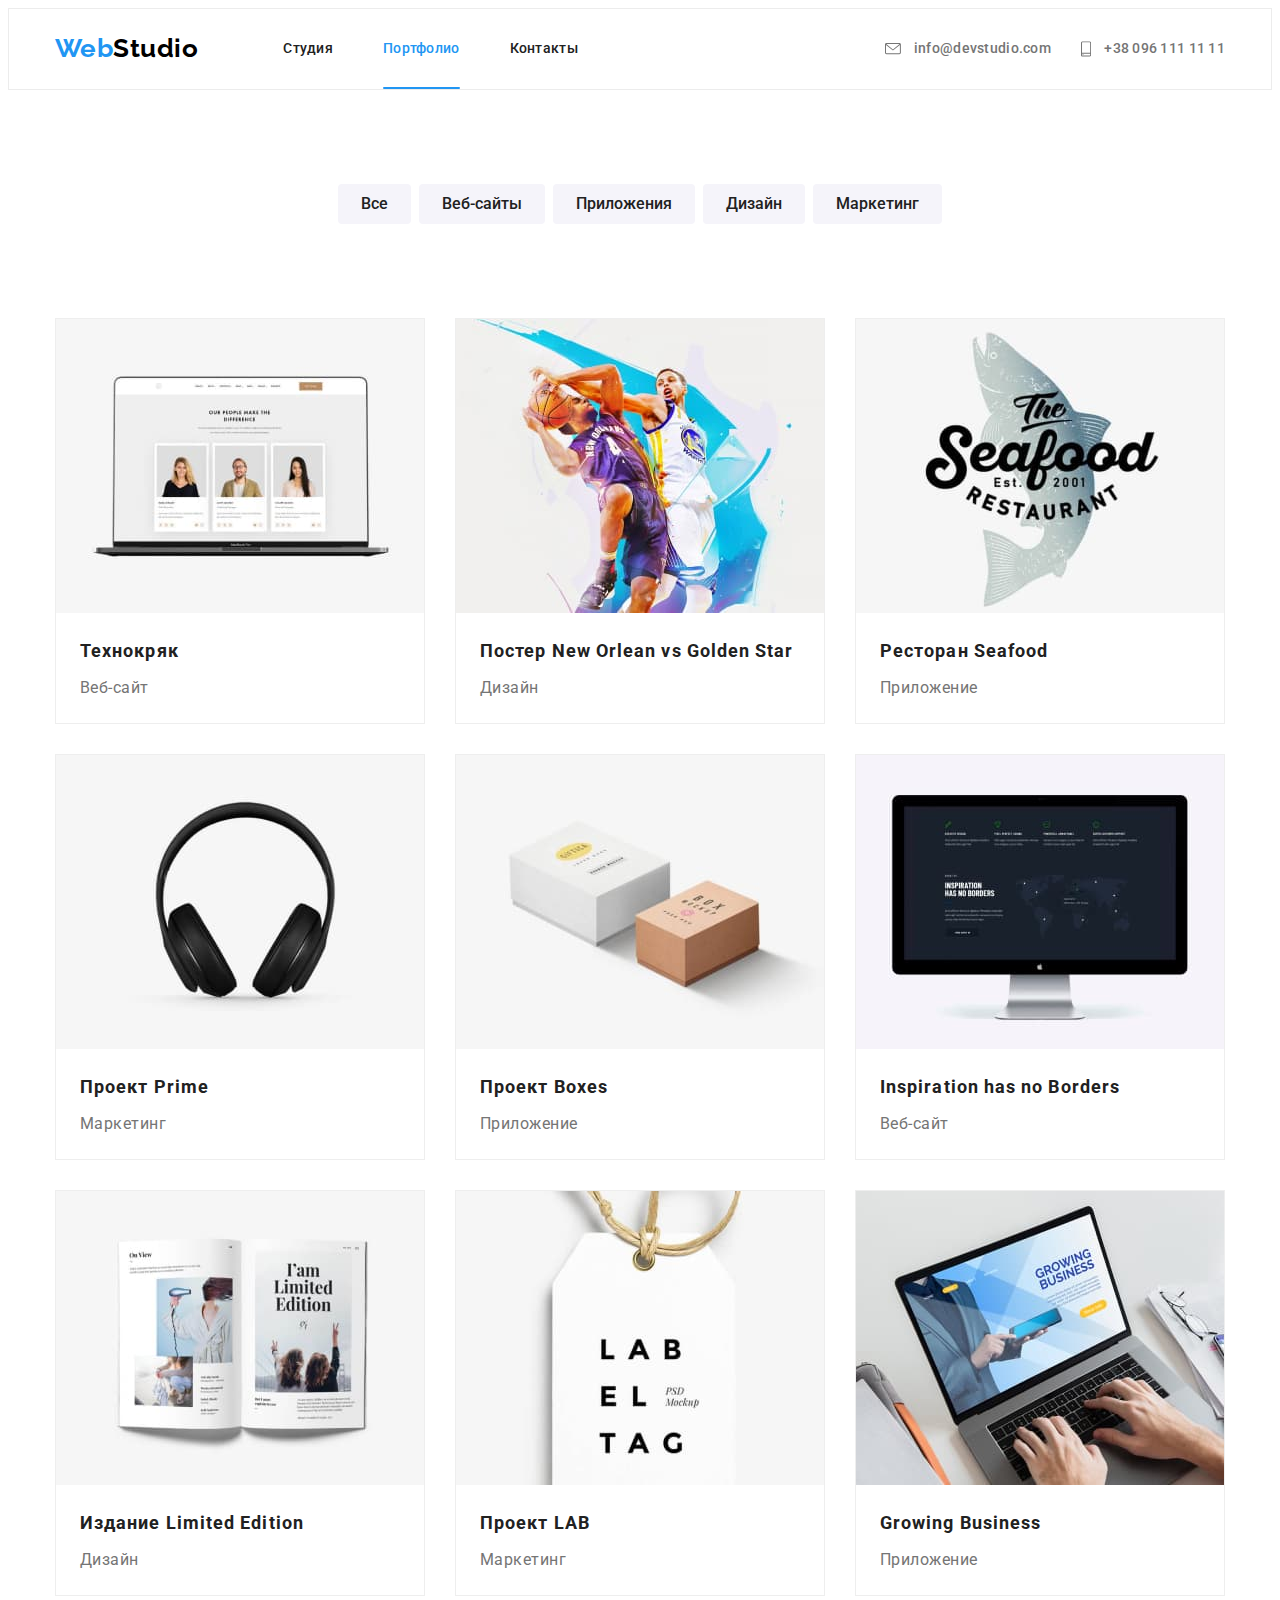
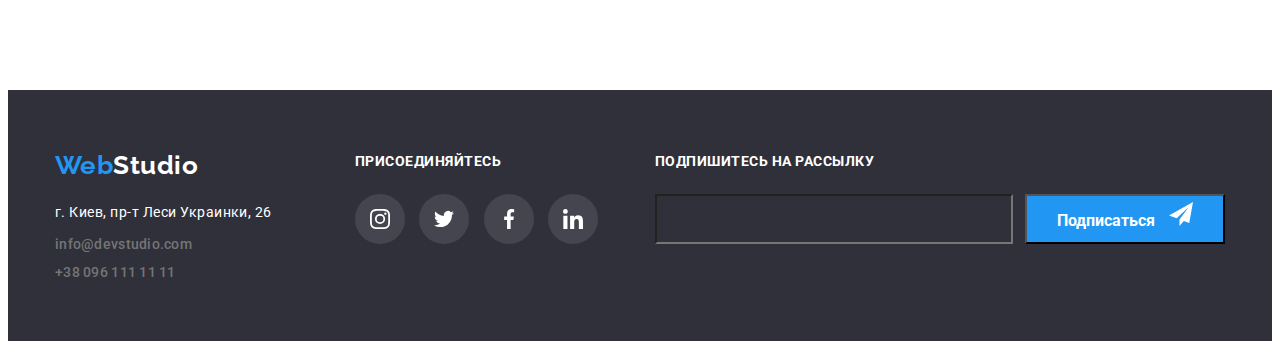
==== portfolio.html @ 2945c2e8 "перенос данныхс прошлой домашки" ====
<!DOCTYPE html>
<html lang="ru">
  <head>
    <meta charset="UTF-8" />
    <meta name="viewport" content="width=device-width, initial-scale=1.0" />
    <title>Портфолио</title>
    <link
      href="https://fonts.googleapis.com/css2?family=Raleway:wght@700&family=Roboto:wght@400;500;700;900&display=swap"
      rel="stylesheet"
    />
    <link rel="stylesheet" href="./CSS/normalize.css.html" />
    <link rel="stylesheet" href="./CSS/portfolio.css" />
  </head>
  <body>
    <!-- Шапка сайта -->
    <header class="page-header">
      <div class="container main-nav">
        <nav class="main-nav">
          <a class="logo" href="./index.html"><span>Web</span>Studio</a>
          <ul class="site-nav">
            <li class="site-item">
              <a href="./index.html" class="site-link">Студия</a>
            </li>
            <li class="site-item">
              <a href="#" class="site-link current">Портфолио</a>
            </li>
            <li class="site-item">
              <a href="#" class="site-link">Контакты</a>
            </li>
          </ul>
        </nav>
        <ul class="contact-nav">
          <li class="item">
            <a class="link" href="mailto:info@devstudio.com">
              <svg class="icon" width="16" height="12">
                <use xlink:href="./images/sprite.svg#icon-envelope"></use>
              </svg>
              info@devstudio.com
            </a>
          </li>
          <li class="item">
            <a class="link" href="tel:+380961111111">
              <svg class="icon" width="10" height="16">
                <use xlink:href="./images/sprite.svg#icon-smartphone"></use>
              </svg>
              +38 096 111 11 11
            </a>
          </li>
        </ul>
      </div>
    </header>
    <main>
      <section class="section">
        <h1 hidden>Наши работы</h1>
        <nav class="container">
          <!-- Кнопки -->
          <ul class="flex-button">
            <li class="item">
              <button type="button" class="button-nav">Все</button>
            </li>
            <li class="item">
              <button type="button" class="button-nav">Веб-сайты</button>
            </li>
            <li class="item">
              <button type="button" class="button-nav">Приложения</button>
            </li>
            <li class="item">
              <button type="button" class="button-nav">Дизайн</button>
            </li>
            <li class="item">
              <button type="button" class="button-nav">Маркетинг</button>
            </li>
          </ul>
        </nav>
      </section>
      <!-- Галерея портфолио -->
      <section class="section-gallery">
        <h2 hidden>Галерея портфолио</h2>
        <nav class="container gallery">
          <div class="flex">
            <div class="flex-box">
              <a class="flex-link" href="#">
                <img
                  class="img"
                  src="./images/portfolio/img-(0).jpg"
                  alt="Технокряк"
                  width="370"
                  height="294"
                />
              </a>
              <div class="box-hover">
                <p class="text">
                  Технокряк это современная площадка распространения
                  коронавируса. Компании используют эту платформу для цифрового
                  шпионажа и атак на защищённые сервера конкурентов.
                </p>
              </div>
            </div>
            <ul class="flex-list">
              <li class="flex-item">
                <h3 class="title">Технокряк</h3>
                <p class="list">Веб-сайт</p>
              </li>
            </ul>
          </div>
          <div class="flex">
            <div class="flex-box">
              <a class="flex-link" href="#">
                <img
                  class="img"
                  src="./images/portfolio/img-(1).jpg"
                  alt="Постер New Orlean vs Golden Star"
                  width="370"
                  height="294"
                />
              </a>
              <div class="box-hover">
                <p class="text">
                  Технокряк это современная площадка распространения
                  коронавируса. Компании используют эту платформу для цифрового
                  шпионажа и атак на защищённые сервера конкурентов.
                </p>
              </div>
            </div>
            <ul class="flex-list">
              <li class="flex-item">
                <h3 class="title">Постер New Orlean vs Golden Star</h3>
                <p class="list">Дизайн</p>
              </li>
            </ul>
          </div>
          <div class="flex">
            <div class="flex-box">
              <a class="flex-link" href="#">
                <img
                  class="img"
                  src="./images/portfolio/img-(2).jpg"
                  alt="Ресторан Seafood"
                  width="370"
                  height="294"
                />
              </a>
              <div class="box-hover">
                <p class="text">
                  Технокряк это современная площадка распространения
                  коронавируса. Компании используют эту платформу для цифрового
                  шпионажа и атак на защищённые сервера конкурентов.
                </p>
              </div>
            </div>
            <ul class="flex-list">
              <li class="flex-item">
                <h3 class="title">Ресторан Seafood</h3>
                <p class="list">Приложение</p>
              </li>
            </ul>
          </div>
          <div class="flex">
            <div class="flex-box">
              <a class="flex-link" href="#">
                <img
                  class="img"
                  src="./images/portfolio/img-(3).jpg"
                  alt="Проект Prime"
                  width="370"
                  height="294"
                />
              </a>
              <div class="box-hover">
                <p class="text">
                  Технокряк это современная площадка распространения
                  коронавируса. Компании используют эту платформу для цифрового
                  шпионажа и атак на защищённые сервера конкурентов.
                </p>
              </div>
            </div>
            <ul class="flex-list">
              <li class="flex-item">
                <h3 class="title">Проект Prime</h3>
                <p class="list">Маркетинг</p>
              </li>
            </ul>
          </div>
          <div class="flex">
            <div class="flex-box">
              <a class="flex-link" href="#">
                <img
                  class="img"
                  src="./images/portfolio/img-(4).jpg"
                  alt="Проект Boxes"
                  width="370"
                  height="294"
                />
              </a>
              <div class="box-hover">
                <p class="text">
                  Технокряк это современная площадка распространения
                  коронавируса. Компании используют эту платформу для цифрового
                  шпионажа и атак на защищённые сервера конкурентов.
                </p>
              </div>
            </div>
            <ul class="flex-list">
              <li class="flex-item">
                <h3 class="title">Проект Boxes</h3>
                <p class="list">Приложение</p>
              </li>
            </ul>
          </div>
          <div class="flex">
            <div class="flex-box">
              <a class="flex-link" href="#">
                <img
                  class="img"
                  src="./images/portfolio/img-(5).jpg"
                  alt="Inspiration has no Borders"
                  width="370"
                  height="294"
                />
              </a>
              <div class="box-hover">
                <p class="text">
                  Технокряк это современная площадка распространения
                  коронавируса. Компании используют эту платформу для цифрового
                  шпионажа и атак на защищённые сервера конкурентов.
                </p>
              </div>
            </div>
            <ul class="flex-list">
              <li class="flex-item">
                <h3 class="title">Inspiration has no Borders</h3>
                <p class="list">Веб-сайт</p>
              </li>
            </ul>
          </div>
          <div class="flex">
            <div class="flex-box">
              <a class="flex-link" href="#">
                <img
                  class="img"
                  src="./images/portfolio/img-(6).jpg"
                  alt="Издание Limited Edition"
                  width="370"
                  height="294"
                />
              </a>
              <div class="box-hover">
                <p class="text">
                  Технокряк это современная площадка распространения
                  коронавируса. Компании используют эту платформу для цифрового
                  шпионажа и атак на защищённые сервера конкурентов.
                </p>
              </div>
            </div>
            <ul class="flex-list">
              <li class="flex-item">
                <h3 class="title">Издание Limited Edition</h3>
                <p class="list">Дизайн</p>
              </li>
            </ul>
          </div>
          <div class="flex">
            <div class="flex-box">
              <a class="flex-link" href="#">
                <img
                  class="img"
                  src="./images/portfolio/img-(7).jpg"
                  alt="Проект LAB"
                  width="370"
                  height="294"
                />
              </a>
              <div class="box-hover">
                <p class="text">
                  Технокряк это современная площадка распространения
                  коронавируса. Компании используют эту платформу для цифрового
                  шпионажа и атак на защищённые сервера конкурентов.
                </p>
              </div>
            </div>
            <ul class="flex-list">
              <li class="flex-item">
                <h3 class="title">Проект LAB</h3>
                <p class="list">Маркетинг</p>
              </li>
            </ul>
          </div>
          <div class="flex">
            <div class="flex-box">
              <a class="flex-link" href="#">
                <img
                  class="img"
                  src="./images/portfolio/img-(8).jpg"
                  alt="Growing Business"
                  width="370"
                  height="294"
                />
              </a>
              <div class="box-hover">
                <p class="text">
                  Технокряк это современная площадка распространения
                  коронавируса. Компании используют эту платформу для цифрового
                  шпионажа и атак на защищённые сервера конкурентов.
                </p>
              </div>
            </div>
            <ul class="flex-list">
              <li class="flex-item">
                <h3 class="title">Growing Business</h3>
                <p class="list">Приложение</p>
              </li>
            </ul>
          </div>
        </nav>
      </section>
    </main>
    <!-- Подвал сайта -->
    <footer class="footers">
      <div class="container footer">
        <div class="footer-box">
          <a href="./index.html" class="footer-logo">
            <span>Web</span>Studio
          </a>
          <address>
            <p class="footer-contact">г. Киев, пр-т Леси Украинки, 26</p>
            <ul class="footer-contact-nav">
              <li>
                <a class="link" href="mailto:info@devstudio.com"
                  >info@devstudio.com
                </a>
              </li>
              <li>
                <a class="link" href="tel:+380961111111">+38 096 111 11 11 </a>
              </li>
            </ul>
          </address>
        </div>
        <div class="footer-box">
          <b class="footer-appeal">присоединяйтесь</b>
          <ul>
            <li>
              <a
                class="net insta"
                href="#"
                target="_blank"
                rel="noopened noreferrer"
              ></a>
              <a
                class="net twit"
                href="#"
                target="_blank"
                rel="noopened noreferrer"
              ></a>
              <a
                class="net face"
                href="#"
                target="_blank"
                rel="noopened noreferrer"
              ></a>
              <a
                class="net linkd"
                href="#"
                target="_blank"
                rel="noopened noreferrer"
              ></a>
            </li>
          </ul>
        </div>
        <!-- Форму подписки в футере пока не размечаю -->
        <div class="footer-box-2">
          <b class="footer-appeal">Подпишитесь на рассылку</b>
          <div class="input">
            <input class="footer-input" type="text" />
            <button class="send" type="button">
              Подписаться
              <img class="img-send" src="./images/icon/icon-send.svg" alt="" />
            </button>
          </div>
        </div>
      </div>
    </footer>
  </body>
</html>
---- CSS/portfolio.css ----
:root {
  --primary-text-color: #757575;
  --title-text-color: #212121;
  --accent-color: #2196f3;
  --primery-background-color: #ffffff;
  --timing-function: cubic-bezier(0.4, 0, 0.2, 1);
}
/* МОЯ ПАЛИТРА */
/* Цвет лого #000000; #2196F3; */
/* Цвет основного текста #212121; */
/* Вторичный цвет текста  #757575; */
/* Акцент #2196F3; */
/* Фон страницы белый #FFFFFF; */
/* Вторичный фон #F5F4FA; */
/* вторичный фон 2 rgba(47, 48, 58, 0.8) */
/* Фон футера #2F303A; */
/* Цвет лого соцсетей #AFB1B8; */
/* Цвет адреса и телефона в футере rgba(255, 255, 255, 0.6) */

/* Утилиты */
html {
  box-sizing: border-box;
}
*,
*::before,
*::after {
  box-sizing: inherit;
}
body {
  font-family: Roboto, sans-serif;
  letter-spacing: 0.03em;

  background-color: var(--primery-background-color);
  color: var(--primary-text-color);
}
h1,
h2,
p,
ul {
  margin-top: 0;
  margin-bottom: 0;
  margin-left: 0;
  padding-left: 0;
}
ul {
  list-style: none;
}
span {
  color: var(--accent-color);
}
button {
  font-family: inherit;
}
/* Шапка сайта */
.container {
  width: 1200px;

  padding-left: 15px;
  padding-right: 15px;

  margin-left: auto;
  margin-right: auto;
}
.page-header {
  border: 1px solid #ececec;
}
.main-nav {
  display: flex;
  align-items: center;
  justify-content: space-between;
}
/* Логотип */
span {
  color: var(--accent-color);
}
.logo {
  display: block;

  font-family: Raleway, sans-serif;
  font-weight: 700;
  font-size: 26px;
  line-height: 1.19;
  text-decoration: none;

  color: #000000;

  padding-top: 24px;
  padding-bottom: 25px;
  margin-right: 85px;

  transition: color 250ms var(--timing-function);
}
.logo:hover,
.logo:focus {
  color: var(--accent-color);
}
/* Стилизация навигации сайта */
.site-nav {
  padding: 0;
  display: flex;
}
.site-item {
  padding: 0;
}
.site-nav .site-item:not(:last-child) {
  margin-right: 50px;
}
.site-link {
  display: block;
  position: relative;

  font-weight: 500;
  font-size: 14px;
  line-height: 1.14;
  letter-spacing: 0.02em;
  text-decoration: none;

  color: var(--title-text-color);

  padding-top: 32px;
  padding-bottom: 32px;

  transition: color 250ms var(--timing-function);
}
.site-link::after {
  content: "";

  position: absolute;
  left: 0;
  bottom: 0;

  display: block;
  width: 100%;
  height: 2px;
  background-color: var(--accent-color);
  border-radius: 2px;

  transform: scaleX(0);
  transition: transform 250ms var(--timing-function);
}
.site-link:hover::after {
  transform: scaleX(1);
}
.site-item .site-link:hover,
.site-item .site-link:focus,
.site-item .site-link.current {
  color: var(--accent-color);
}
.site-item .site-link.current::after {
  transform: scaleX(1);
}
.contact-nav {
  display: flex;
}
.contact-nav .item:not(:last-child) {
  margin-right: 30px;
}
.contact-nav .item .link {
  display: block;

  font-weight: 500;
  font-size: 14px;
  line-height: 1.14;
  letter-spacing: 0.02em;
  text-decoration: none;

  color: var(--primary-text-color);

  padding-top: 32px;
  padding-bottom: 32px;

  transition: color 250ms var(--timing-function);
}
.contact-nav .link:hover,
.contact-nav .link:focus {
  color: var(--accent-color);
  outline: none;
}
.icon {
  vertical-align: middle;
  margin-right: 10px;
  fill: currentColor;
}
.contact-nav .icon {
  margin-right: 10px;
  fill: currentColor;
}

/* Оформление кнопок */
.section {
  padding-top: 94px;
}
.flex-button {
  display: flex;
  justify-content: center;
}
.button-nav {
  display: inline-block;

  font-weight: 500;
  font-size: 16px;
  line-height: 1.62;
  text-align: center;

  color: var(--title-text-color);
  background-color: #f5f4fa;

  padding: 6px 22px;
  border: 1px solid transparent;
  border-radius: 4px;

  min-width: 73px;

  transition: color 250ms var(--timing-function),
    background-color 250ms var(--timing-function);
}
.flex-button .item:not(:last-child) {
  margin-right: 8px;
}
.button-nav:hover,
.button-nav:focus {
  color: var(--primery-background-color);
  background-color: var(--accent-color);

  border: 1px solid transparent;
  border-radius: 4px;
  box-shadow: 0px 3px 1px rgba(0, 0, 0, 0.1), 0px 1px 2px rgba(0, 0, 0, 0.08),
    0px 2px 2px rgba(0, 0, 0, 0.12);
}
/* Галерея портфолио */
.section-gallery {
  padding-top: 94px;
  padding-bottom: 94px;
}
.gallery {
  display: flex;
  flex-wrap: wrap;
}
.flex {
  width: calc((100% - 60px) / 3);
  margin-right: 30px;
  margin-bottom: 30px;

  border: 1px solid #eeeeee;
}
.flex:nth-child(3n) {
  margin-right: 0;
}
.flex:nth-last-child(-n + 3) {
  margin-bottom: 0;
}
.flex-box {
  position: relative;
  overflow: hidden;
}
.flex:hover,
.flex:focus {
  box-shadow: 0px 1px 1px rgba(0, 0, 0, 0.12), 0px 4px 4px rgba(0, 0, 0, 0.06),
    1px 4px 6px rgba(0, 0, 0, 0.16);
}
.box-hover {
  display: inline-block;
  position: absolute;

  background-color: var(--accent-color);

  top: 0;
  left: 0;
  width: 100%;
  height: 100%;

  padding: 63px 24px;

  transform: translateY(100%);
  transition: transform 250ms cubic-bezier(0.4, 0, 0.2, 1);
}
.flex-box:hover .box-hover {
  opacity: 0.9;
  transform: translateY(0);
}
.img {
  display: block;
  margin-left: 0;
}
.text {
  font-size: 18px;
  line-height: 1.56;

  color: var(--primery-background-color);
  background-color: var(--accent-color);
}
.title {
  font-weight: 700;
  font-size: 18px;
  line-height: 2;
  letter-spacing: 0.06em;

  color: var(--title-text-color);

  margin-top: 20px;
  margin-bottom: 4px;
}
.list {
  font-size: 16px;
  line-height: 1.87;

  color: var(--primary-text-color);

  margin-bottom: 20px;
}
.title,
.list {
  margin-left: 24px;
  margin-right: 24px;
}
/* Подвал сайта*/
footer {
  color: var(--primery-background-color);
  background-color: #2f303a;
}
address {
  color: var(--primery-background-color);
  font-style: inherit;
}
.footer {
  display: flex;
  justify-content: center;

  padding-top: 60px;
  padding-bottom: 60px;
}
.footer-box {
  width: 270px;
  margin-right: 30px;
}
.footer-box-2 {
  width: 570px;
}
.footer-logo {
  font-family: Raleway, sans-serif;
  font-weight: 700;
  font-size: 26px;
  line-height: 1.19;
  text-decoration: none;

  color: var(--primery-background-color);

  transition: color 250ms var(--timing-function);
}
.footer-logo:hover,
.footer-logo:focus,
.footer-contact-nav .link:hover,
.footer-contact-nav .link:focus {
  color: var(--accent-color);
}
.footer-contact {
  font-size: 14px;
  line-height: 1.71;

  margin-top: 20px;
  margin-bottom: 9px;
}
.footer-contact-nav .link {
  font-weight: 500;
  font-size: 14px;
  line-height: 1.14;
  letter-spacing: 0.02em;
  text-decoration: none;

  color: var(--primary-text-color);

  transition: color 250ms var(--timing-function);
}
.footer-contact-list {
  font-size: 14px;
  line-height: 1.71;

  color: rgba(255, 255, 255, 0.6);
}
.footer-contact-nav > li {
  margin-bottom: 9px;
}
.footer-contact-nav > li:last-child {
  margin-bottom: 0;
}
.footer-appeal {
  display: block;

  font-weight: 700;
  font-size: 14px;
  line-height: 1.71;
  text-transform: uppercase;

  margin-bottom: 20px;
}
.input {
  display: flex;
}
.net {
  margin-right: 10px;
  display: inline-block;
  height: 50px;
  width: 50px;

  background-color: rgba(255, 255, 255, 0.1);
  background-size: 20px;
  background-repeat: no-repeat;
  background-position: center;
  border-radius: 50%;

  transition: background-color 250ms var(--timing-function);
}
.net:last-child {
  margin-right: 0;
}
.net:hover {
  background-color: var(--accent-color);
}
.insta {
  background-image: url(../images/social-footer/instagram-f.svg);
}
.twit {
  background-image: url(../images/social-footer/twitter-f.svg);
}
.face {
  background-image: url(../images/social-footer/facebook-f.svg);
}
.linkd {
  background-image: url(../images/social-footer/linkedin-f.svg);
}
.footer-input {
  width: 358px;
  height: 50px;

  font-weight: 700;
  font-size: 16px;
  line-height: 1.87;

  color: var(--primery-background-color);
  background-color: #2f303a;

  margin-right: 12px;
}
.send {
  width: 200px;
  height: 50px;

  font-weight: 700;
  font-size: 16px;
  line-height: 1.87;

  color: var(--primery-background-color);
  background-color: var(--accent-color);
}
.img-send {
  margin-left: 10px;
}
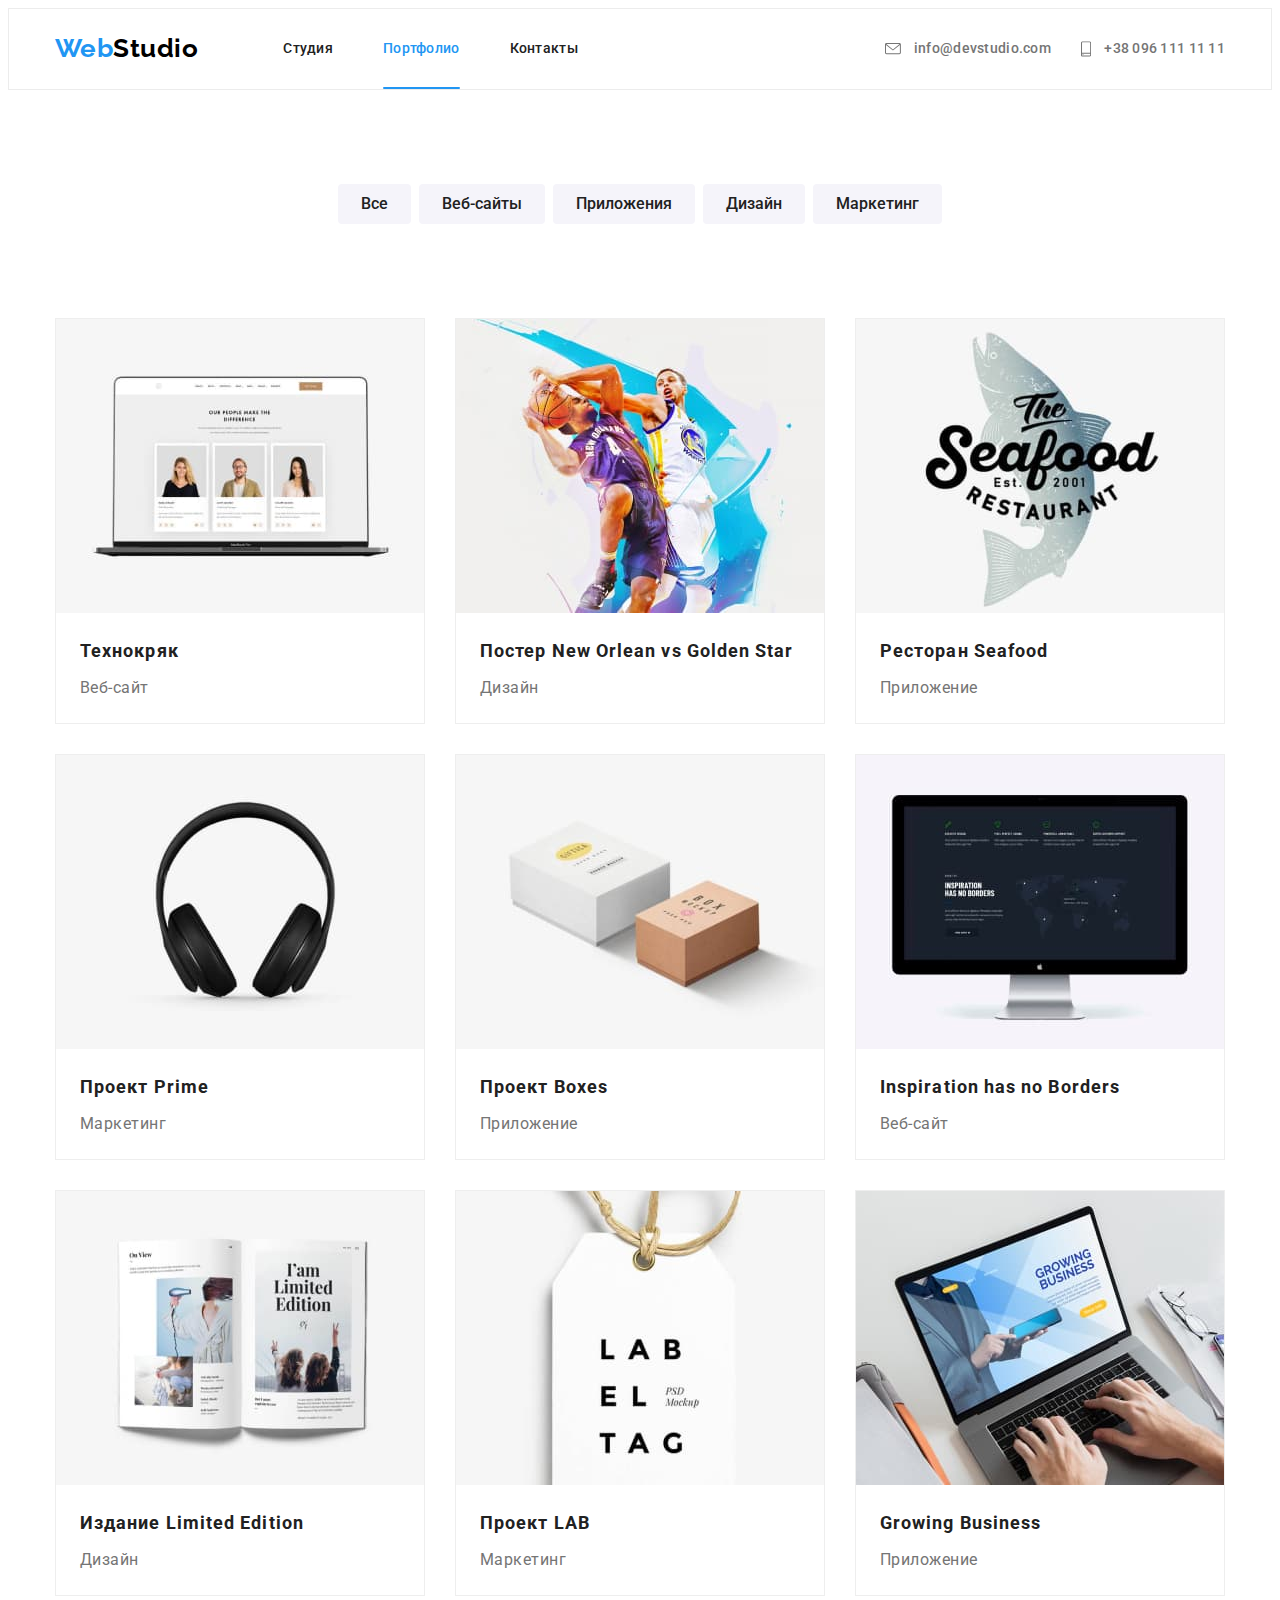
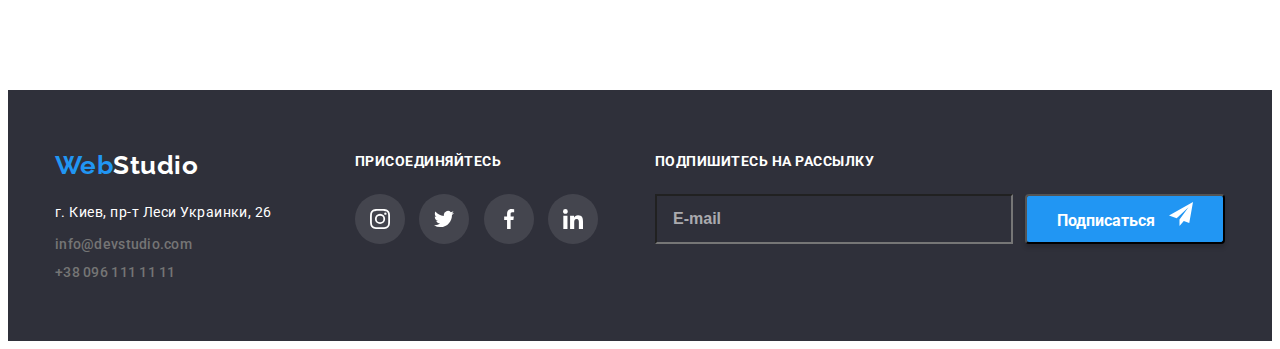
==== commit 772698ca: "финиш" ====
--- a/portfolio.html
+++ b/portfolio.html
@@ -366,14 +366,22 @@
             </li>
           </ul>
         </div>
-        <!-- Форму подписки в футере пока не размечаю -->
         <div class="footer-box-2">
           <b class="footer-appeal">Подпишитесь на рассылку</b>
           <div class="input">
-            <input class="footer-input" type="text" />
+            <label for="footer-mail"></label>
+            <input
+              class="footer-input"
+              type="email"
+              name="footer-mail"
+              id="footer-mail"
+              placeholder="E-mail"
+            />
             <button class="send" type="button">
               Подписаться
-              <img class="img-send" src="./images/icon/icon-send.svg" alt="" />
+              <svg class="img-send" width="24" height="24">
+                <use href="./images/sprite.svg#icon-icon-send"></use>
+              </svg>
             </button>
           </div>
         </div>
--- a/CSS/portfolio.css
+++ b/CSS/portfolio.css
@@ -397,8 +397,8 @@
   display: flex;
 }
 .net {
-  margin-right: 10px;
   display: inline-block;
+
   height: 50px;
   width: 50px;
 
@@ -408,6 +408,8 @@
   background-position: center;
   border-radius: 50%;
 
+  margin-right: 10px;
+
   transition: background-color 250ms var(--timing-function);
 }
 .net:last-child {
@@ -440,6 +442,7 @@
   background-color: #2f303a;
 
   margin-right: 12px;
+  padding: 15px 0 15px 16px;
 }
 .send {
   width: 200px;
@@ -451,7 +454,25 @@
 
   color: var(--primery-background-color);
   background-color: var(--accent-color);
+  box-shadow: 0px 4px 4px rgba(0, 0, 0, 0.15);
+  border-radius: 4px;
+
+  transition: color 250ms var(--timing-function),
+    background-color 250ms var(--timing-function),
+    box-shadow 250ms var(--timing-function);
 }
 .img-send {
+  fill: currentColor;
   margin-left: 10px;
 }
+.send:hover,
+.send:focus {
+  color: var(--accent-color);
+  background-color: var(--accent-text-color);
+  box-shadow: 0px 4px 4px #2195f39c;
+}
+input::placeholder {
+  color: rgba(255, 255, 255, 0.6);
+  font-size: 16px;
+  line-height: 1.25;
+}
